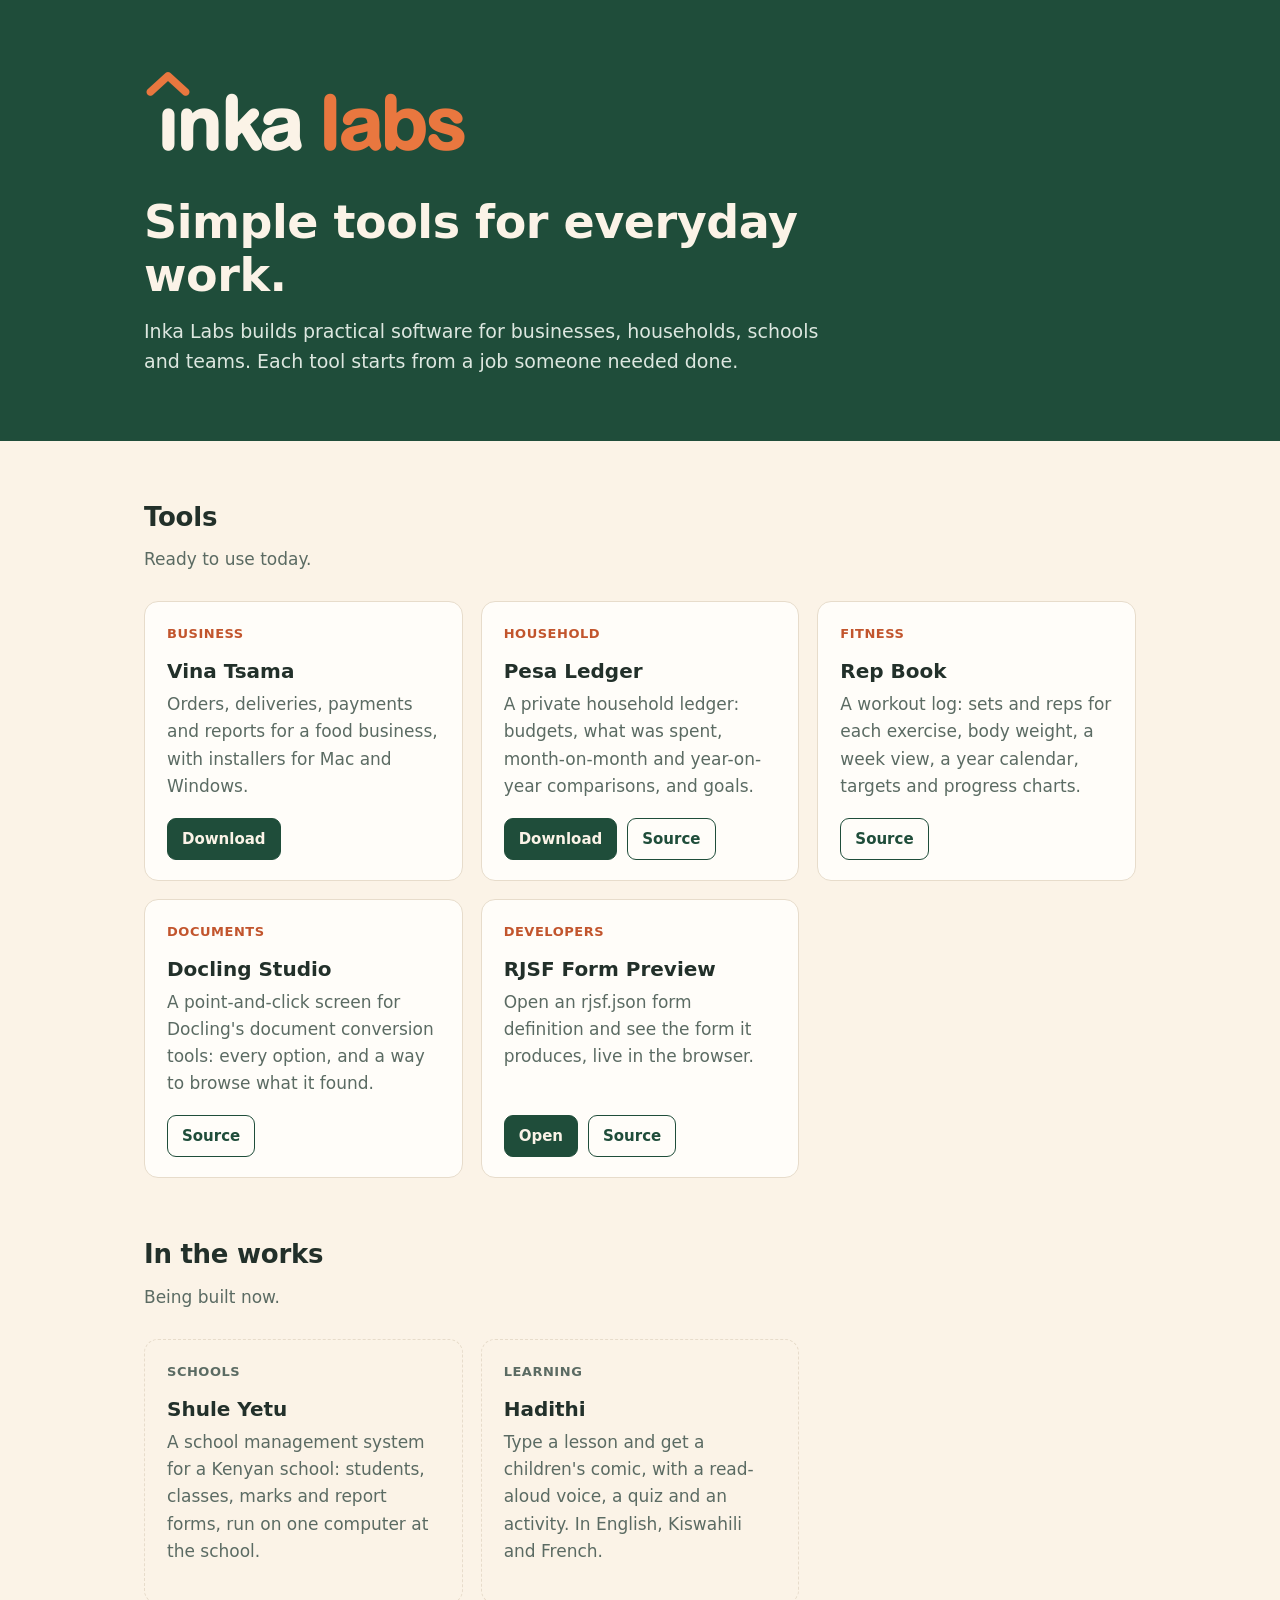
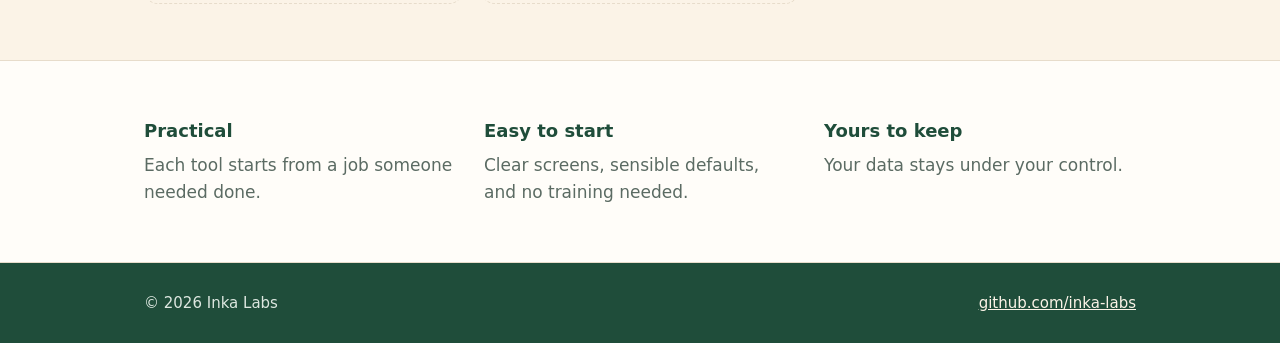
==== index.html @ ca378710 "Add Inka Labs website Co-Authored-By: Claude Fable 5.2 <noreply@anthropic.com>" ====
<!doctype html>
<html lang="en">
<head>
<meta charset="utf-8">
<meta name="viewport" content="width=device-width, initial-scale=1">
<title>Inka Labs: simple tools for everyday work</title>
<meta name="description" content="Inka Labs builds simple tools for everyday work: for businesses, households, schools and teams.">
<link rel="icon" href="favicon.png">
<meta property="og:title" content="Inka Labs">
<meta property="og:description" content="Simple tools for everyday work.">
<meta property="og:image" content="https://inka-labs.github.io/favicon.png">
<style>
  :root { --green:#1F4D3A; --green-deep:#173A2C; --cream:#FBF3E7; --paper:#FFFDF9; --ink:#22302A; --muted:#5B6B63; --accent:#C2552D; --accent-soft:#E9773F; --line:#E7DCCB; }
  * { box-sizing:border-box; }
  body { margin:0; background:var(--cream); color:var(--ink); font:17px/1.6 "Avenir Next", "Segoe UI", system-ui, -apple-system, Roboto, sans-serif; }
  a { color:var(--accent); }
  .wrap { max-width:1040px; margin:0 auto; padding-inline:24px; }
  header { background:var(--green); color:var(--cream); }
  header .wrap { padding-block:56px 64px; }
  header img { display:block; width:min(380px, 80%); height:auto; margin-left:-22px; }
  header h1 { font-size:clamp(30px, 5vw, 46px); line-height:1.15; margin:20px 0 14px; font-weight:600; letter-spacing:-0.01em; max-width:16em; }
  header p { margin:0; max-width:36em; color:#DDE7E0; font-size:19px; }
  section { padding-block:56px; }
  h2 { font-size:26px; margin:0 0 8px; letter-spacing:-0.01em; }
  .lede { color:var(--muted); margin:0 0 28px; max-width:40em; }
  .grid { display:grid; grid-template-columns:repeat(auto-fill, minmax(290px, 1fr)); gap:18px; }
  .card { background:var(--paper); border:1px solid var(--line); border-radius:14px; padding:22px 22px 20px; display:flex; flex-direction:column; }
  .card h3 { margin:0 0 4px; font-size:20px; }
  .tag { font-size:13px; font-weight:600; letter-spacing:.04em; text-transform:uppercase; color:var(--accent); margin-bottom:10px; }
  .card p { margin:0 0 18px; color:var(--muted); flex:1; }
  .links { display:flex; flex-wrap:wrap; gap:10px; }
  .btn { display:inline-block; text-decoration:none; font-weight:600; font-size:15px; padding:8px 14px; border-radius:9px; border:1.5px solid var(--green); color:var(--green); }
  .btn.primary { background:var(--green); color:var(--cream); }
  .btn:hover { background:var(--green-deep); border-color:var(--green-deep); color:var(--cream); }
  .btn:focus-visible { outline:3px solid var(--accent-soft); outline-offset:2px; }
  .soon { border-style:dashed; background:transparent; }
  .soon .tag { color:var(--muted); }
  .values { background:var(--paper); border-block:1px solid var(--line); }
  .values .grid { grid-template-columns:repeat(auto-fit, minmax(230px, 1fr)); gap:28px; }
  .values h3 { margin:0 0 6px; font-size:18px; color:var(--green); }
  .values p { margin:0; color:var(--muted); }
  footer { background:var(--green); color:#DDE7E0; font-size:15px; }
  footer .wrap { padding-block:28px; display:flex; flex-wrap:wrap; gap:8px 24px; justify-content:space-between; }
  footer a { color:var(--cream); }
</style>
</head>
<body>
<header>
  <div class="wrap">
    <img src="wordmark.png" alt="Inka Labs" width="760" height="240">
    <h1>Simple tools for everyday work.</h1>
    <p>Inka Labs builds practical software for businesses, households, schools and teams. Each tool starts from a job someone needed done.</p>
  </div>
</header>

<main>
<section>
  <div class="wrap">
    <h2>Tools</h2>
    <p class="lede">Ready to use today.</p>
    <div class="grid">
      <article class="card">
        <div class="tag">Business</div>
        <h3>Vina Tsama</h3>
        <p>Orders, deliveries, payments and reports for a food business, with installers for Mac and Windows.</p>
        <div class="links"><a class="btn primary" href="https://github.com/inka-labs/vina-tsama-releases/releases/latest">Download</a></div>
      </article>
      <article class="card">
        <div class="tag">Household</div>
        <h3>Pesa Ledger</h3>
        <p>A private household ledger: budgets, what was spent, month-on-month and year-on-year comparisons, and goals.</p>
        <div class="links"><a class="btn primary" href="https://github.com/inka-labs/pesa-ledger/releases/latest">Download</a><a class="btn" href="https://github.com/inka-labs/pesa-ledger">Source</a></div>
      </article>
      <article class="card">
        <div class="tag">Fitness</div>
        <h3>Rep Book</h3>
        <p>A workout log: sets and reps for each exercise, body weight, a week view, a year calendar, targets and progress charts.</p>
        <div class="links"><a class="btn" href="https://github.com/inka-labs/rep-book">Source</a></div>
      </article>
      <article class="card">
        <div class="tag">Documents</div>
        <h3>Docling Studio</h3>
        <p>A point-and-click screen for Docling's document conversion tools: every option, and a way to browse what it found.</p>
        <div class="links"><a class="btn" href="https://github.com/inka-labs/docling-studio">Source</a></div>
      </article>
      <article class="card">
        <div class="tag">Developers</div>
        <h3>RJSF Form Preview</h3>
        <p>Open an rjsf.json form definition and see the form it produces, live in the browser.</p>
        <div class="links"><a class="btn primary" href="https://inka-labs.github.io/rjsf-form-preview/">Open</a><a class="btn" href="https://github.com/inka-labs/rjsf-form-preview">Source</a></div>
      </article>
    </div>
  </div>
</section>

<section style="padding-top:0">
  <div class="wrap">
    <h2>In the works</h2>
    <p class="lede">Being built now.</p>
    <div class="grid">
      <article class="card soon">
        <div class="tag">Schools</div>
        <h3>Shule Yetu</h3>
        <p>A school management system for a Kenyan school: students, classes, marks and report forms, run on one computer at the school.</p>
      </article>
      <article class="card soon">
        <div class="tag">Learning</div>
        <h3>Hadithi</h3>
        <p>Type a lesson and get a children's comic, with a read-aloud voice, a quiz and an activity. In English, Kiswahili and French.</p>
      </article>
    </div>
  </div>
</section>

<section class="values">
  <div class="wrap">
    <div class="grid">
      <div><h3>Practical</h3><p>Each tool starts from a job someone needed done.</p></div>
      <div><h3>Easy to start</h3><p>Clear screens, sensible defaults, and no training needed.</p></div>
      <div><h3>Yours to keep</h3><p>Your data stays under your control.</p></div>
    </div>
  </div>
</section>
</main>

<footer>
  <div class="wrap">
    <span>© 2026 Inka Labs</span>
    <a href="https://github.com/inka-labs">github.com/inka-labs</a>
  </div>
</footer>
</body>
</html>
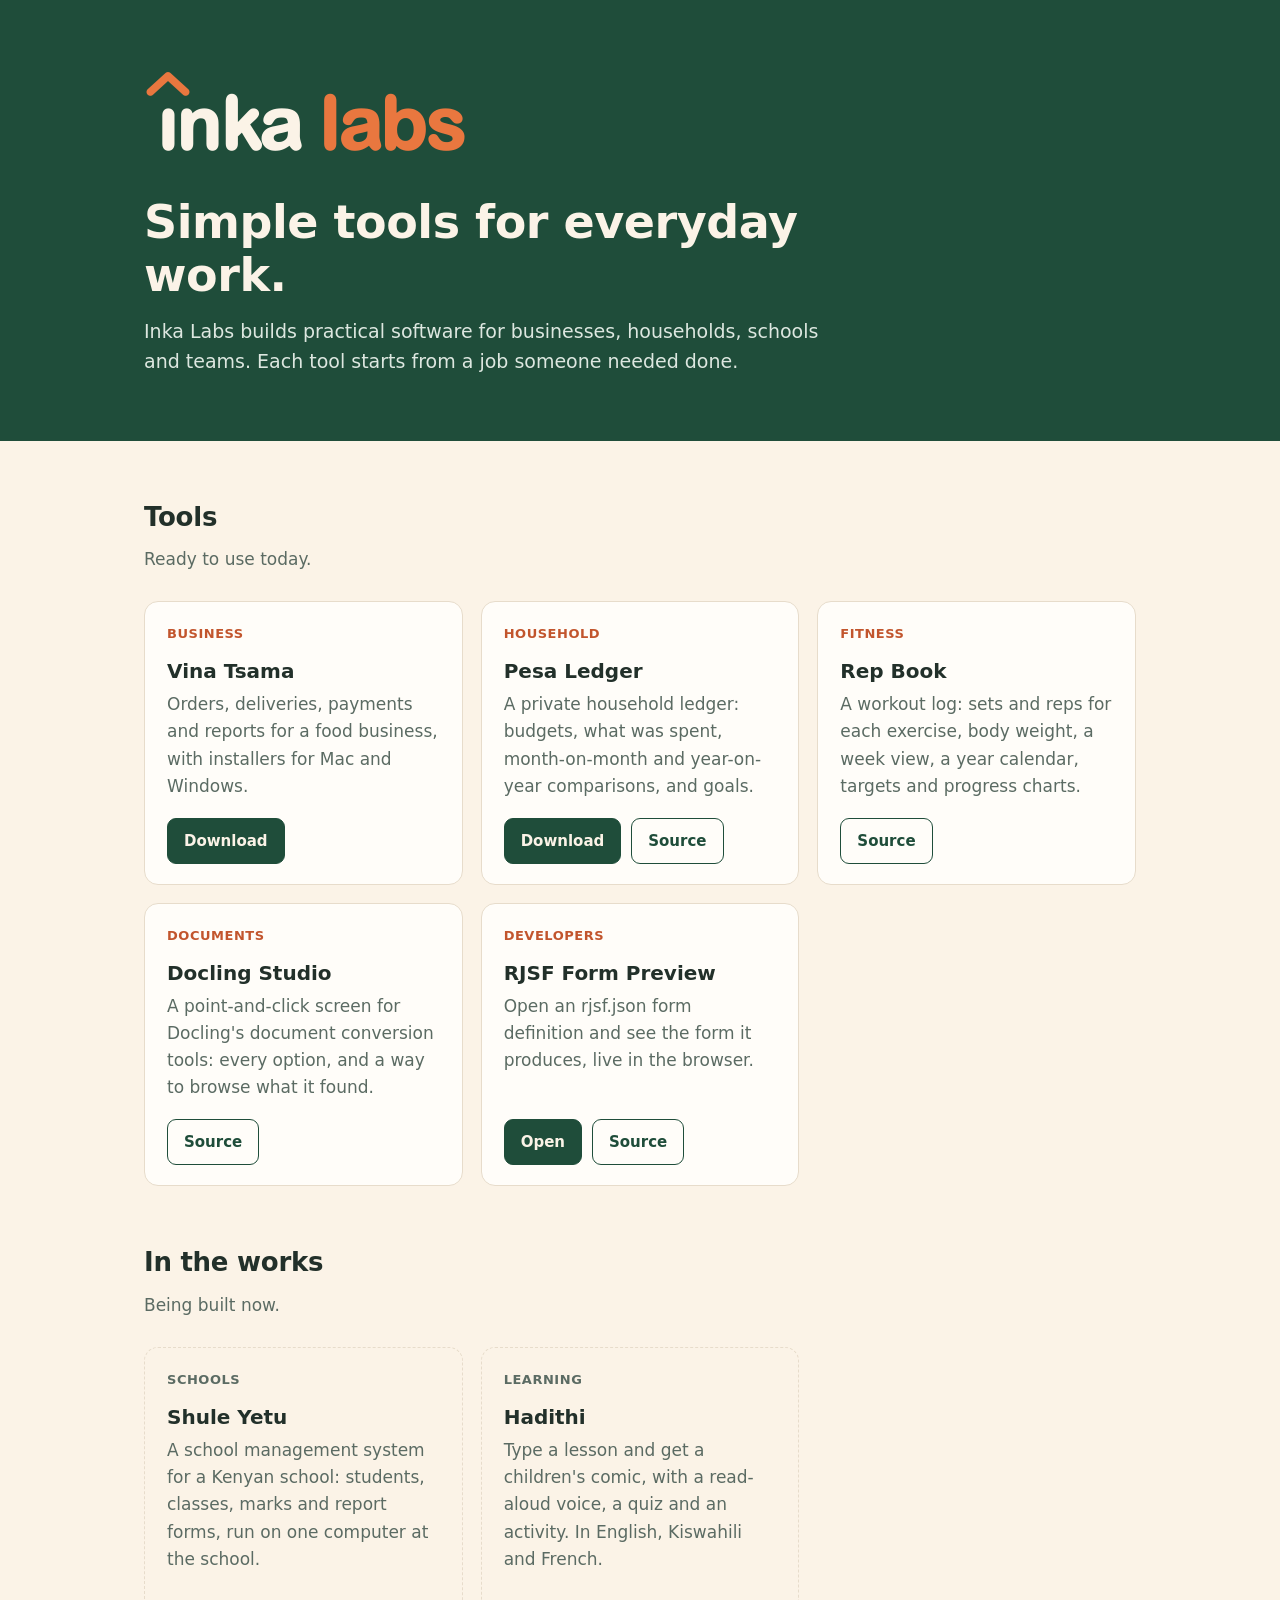
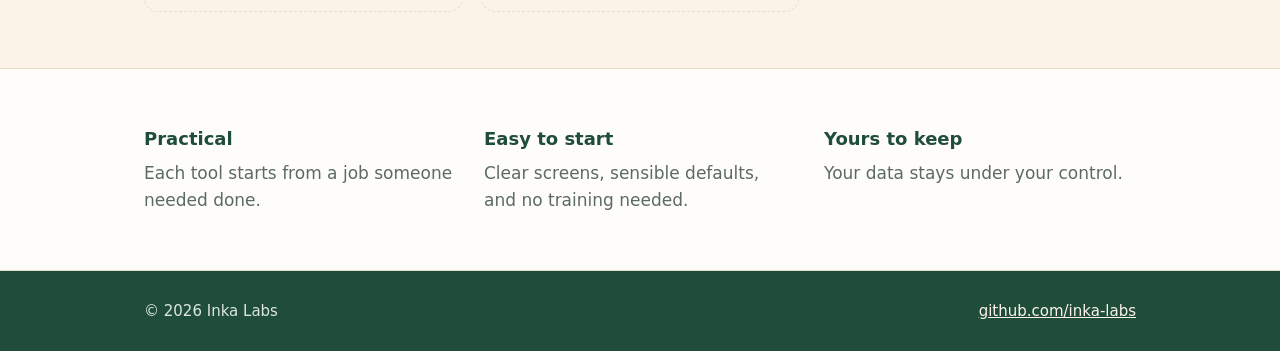
==== commit b73f6467: "Give buttons more padding Co-Authored-By: Claude Fable 5.2 <noreply@anthropic.com>" ====
--- a/index.html
+++ b/index.html
@@ -29,7 +29,7 @@
   .tag { font-size:13px; font-weight:600; letter-spacing:.04em; text-transform:uppercase; color:var(--accent); margin-bottom:10px; }
   .card p { margin:0 0 18px; color:var(--muted); flex:1; }
   .links { display:flex; flex-wrap:wrap; gap:10px; }
-  .btn { display:inline-block; text-decoration:none; font-weight:600; font-size:15px; padding:8px 14px; border-radius:9px; border:1.5px solid var(--green); color:var(--green); }
+  .btn { display:inline-block; text-decoration:none; font-weight:600; font-size:15px; padding:10px 16px; border-radius:9px; border:1.5px solid var(--green); color:var(--green); }
   .btn.primary { background:var(--green); color:var(--cream); }
   .btn:hover { background:var(--green-deep); border-color:var(--green-deep); color:var(--cream); }
   .btn:focus-visible { outline:3px solid var(--accent-soft); outline-offset:2px; }
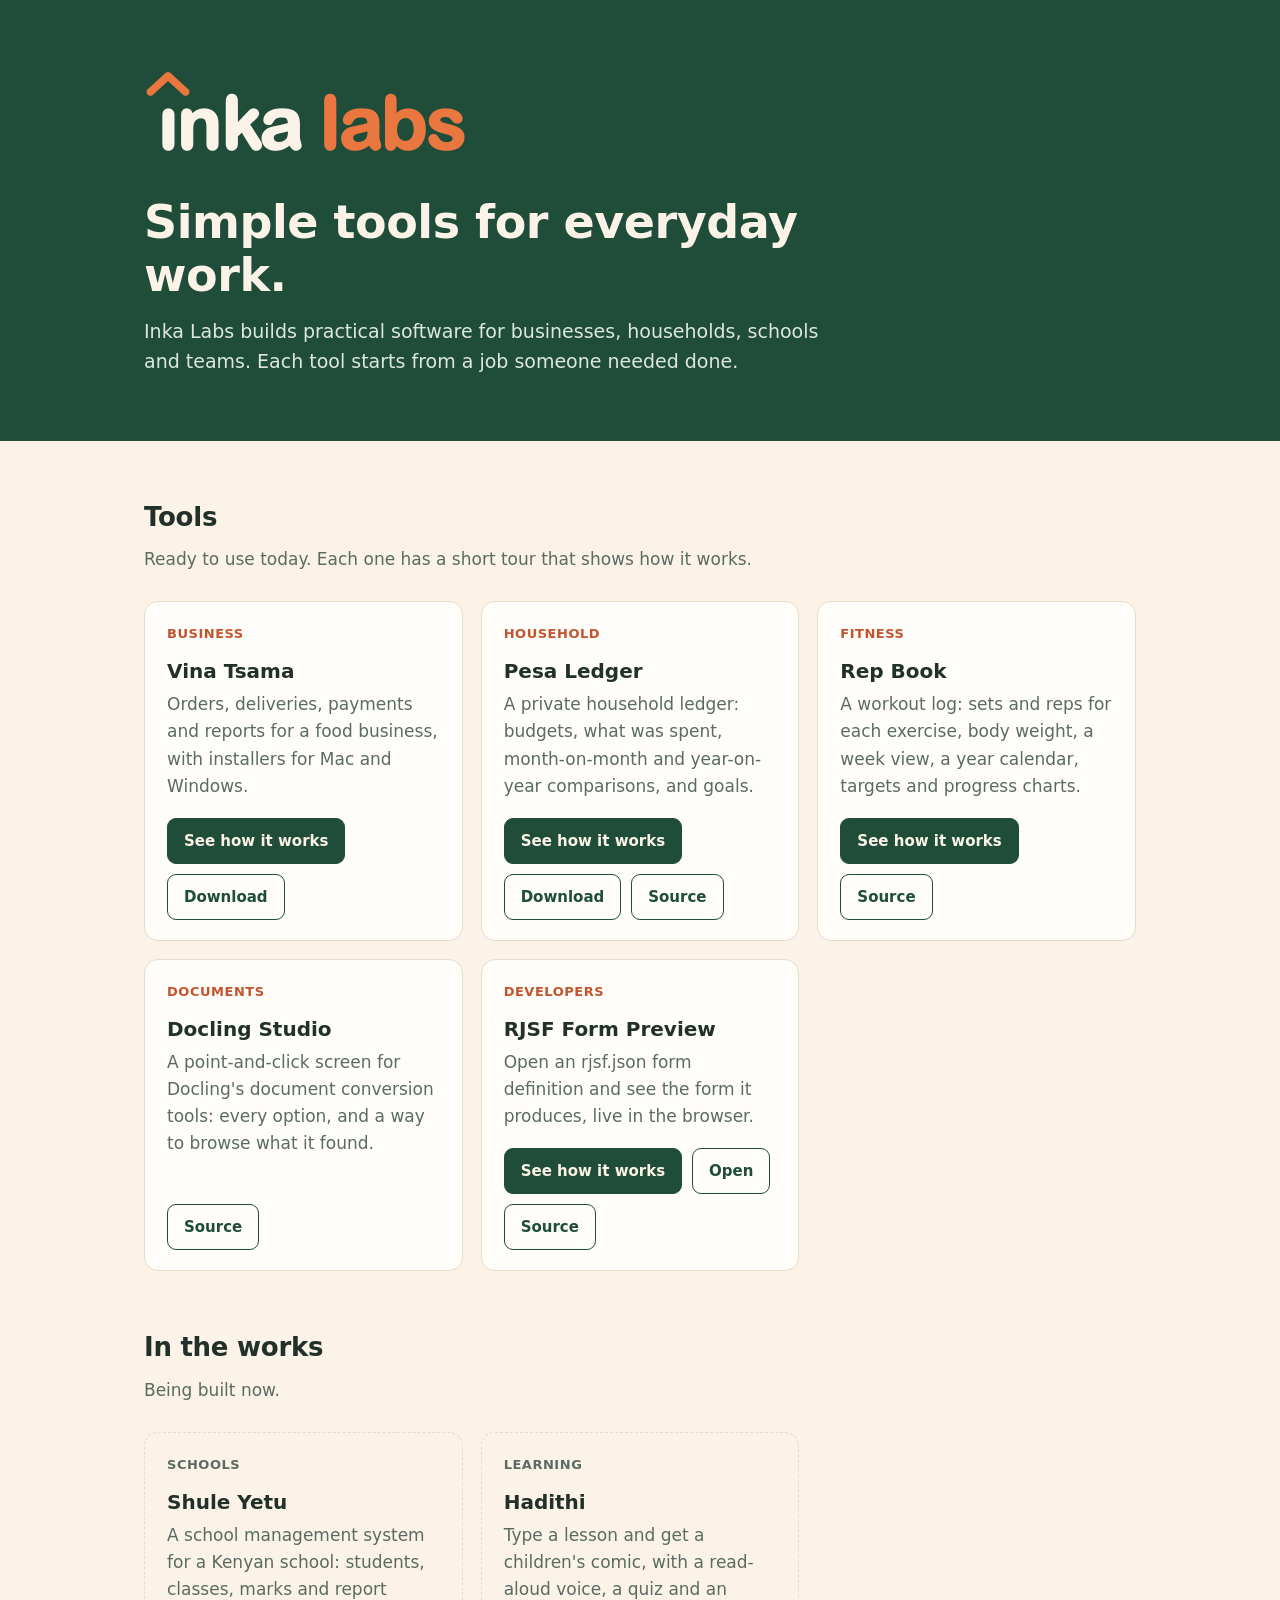
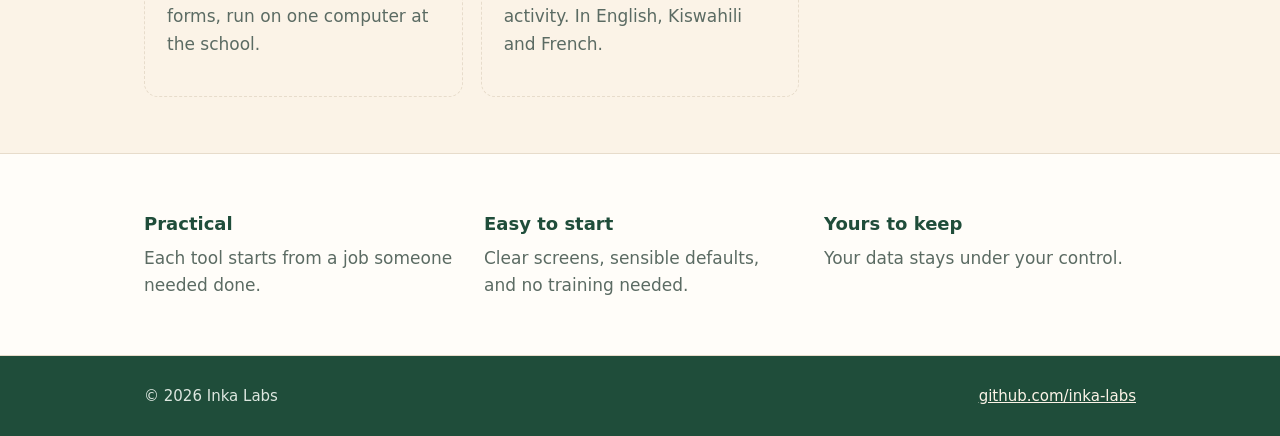
==== commit 867d880c: "Add a walkthrough page for each tool Co-Authored-By: Claude Fable 5.2 <noreply@anthropic.com>" ====
--- a/index.html
+++ b/index.html
@@ -26,6 +26,8 @@
   .grid { display:grid; grid-template-columns:repeat(auto-fill, minmax(290px, 1fr)); gap:18px; }
   .card { background:var(--paper); border:1px solid var(--line); border-radius:14px; padding:22px 22px 20px; display:flex; flex-direction:column; }
   .card h3 { margin:0 0 4px; font-size:20px; }
+  .card h3 a { color:inherit; text-decoration:none; }
+  .card h3 a:hover { text-decoration:underline; }
   .tag { font-size:13px; font-weight:600; letter-spacing:.04em; text-transform:uppercase; color:var(--accent); margin-bottom:10px; }
   .card p { margin:0 0 18px; color:var(--muted); flex:1; }
   .links { display:flex; flex-wrap:wrap; gap:10px; }
@@ -57,25 +59,25 @@
 <section>
   <div class="wrap">
     <h2>Tools</h2>
-    <p class="lede">Ready to use today.</p>
+    <p class="lede">Ready to use today. Each one has a short tour that shows how it works.</p>
     <div class="grid">
       <article class="card">
         <div class="tag">Business</div>
-        <h3>Vina Tsama</h3>
+        <h3><a href="vina-tsama/">Vina Tsama</a></h3>
         <p>Orders, deliveries, payments and reports for a food business, with installers for Mac and Windows.</p>
-        <div class="links"><a class="btn primary" href="https://github.com/inka-labs/vina-tsama-releases/releases/latest">Download</a></div>
+        <div class="links"><a class="btn primary" href="vina-tsama/">See how it works</a><a class="btn" href="https://github.com/inka-labs/vina-tsama-releases/releases/latest">Download</a></div>
       </article>
       <article class="card">
         <div class="tag">Household</div>
-        <h3>Pesa Ledger</h3>
+        <h3><a href="pesa-ledger/">Pesa Ledger</a></h3>
         <p>A private household ledger: budgets, what was spent, month-on-month and year-on-year comparisons, and goals.</p>
-        <div class="links"><a class="btn primary" href="https://github.com/inka-labs/pesa-ledger/releases/latest">Download</a><a class="btn" href="https://github.com/inka-labs/pesa-ledger">Source</a></div>
+        <div class="links"><a class="btn primary" href="pesa-ledger/">See how it works</a><a class="btn" href="https://github.com/inka-labs/pesa-ledger/releases/latest">Download</a><a class="btn" href="https://github.com/inka-labs/pesa-ledger">Source</a></div>
       </article>
       <article class="card">
         <div class="tag">Fitness</div>
-        <h3>Rep Book</h3>
+        <h3><a href="rep-book/">Rep Book</a></h3>
         <p>A workout log: sets and reps for each exercise, body weight, a week view, a year calendar, targets and progress charts.</p>
-        <div class="links"><a class="btn" href="https://github.com/inka-labs/rep-book">Source</a></div>
+        <div class="links"><a class="btn primary" href="rep-book/">See how it works</a><a class="btn" href="https://github.com/inka-labs/rep-book">Source</a></div>
       </article>
       <article class="card">
         <div class="tag">Documents</div>
@@ -85,9 +87,9 @@
       </article>
       <article class="card">
         <div class="tag">Developers</div>
-        <h3>RJSF Form Preview</h3>
+        <h3><a href="rjsf-form-preview/">RJSF Form Preview</a></h3>
         <p>Open an rjsf.json form definition and see the form it produces, live in the browser.</p>
-        <div class="links"><a class="btn primary" href="https://inka-labs.github.io/rjsf-form-preview/">Open</a><a class="btn" href="https://github.com/inka-labs/rjsf-form-preview">Source</a></div>
+        <div class="links"><a class="btn primary" href="rjsf-form-preview/">See how it works</a><a class="btn" href="https://inka-labs.github.io/rjsf-form-preview/">Open</a><a class="btn" href="https://github.com/inka-labs/rjsf-form-preview">Source</a></div>
       </article>
     </div>
   </div>
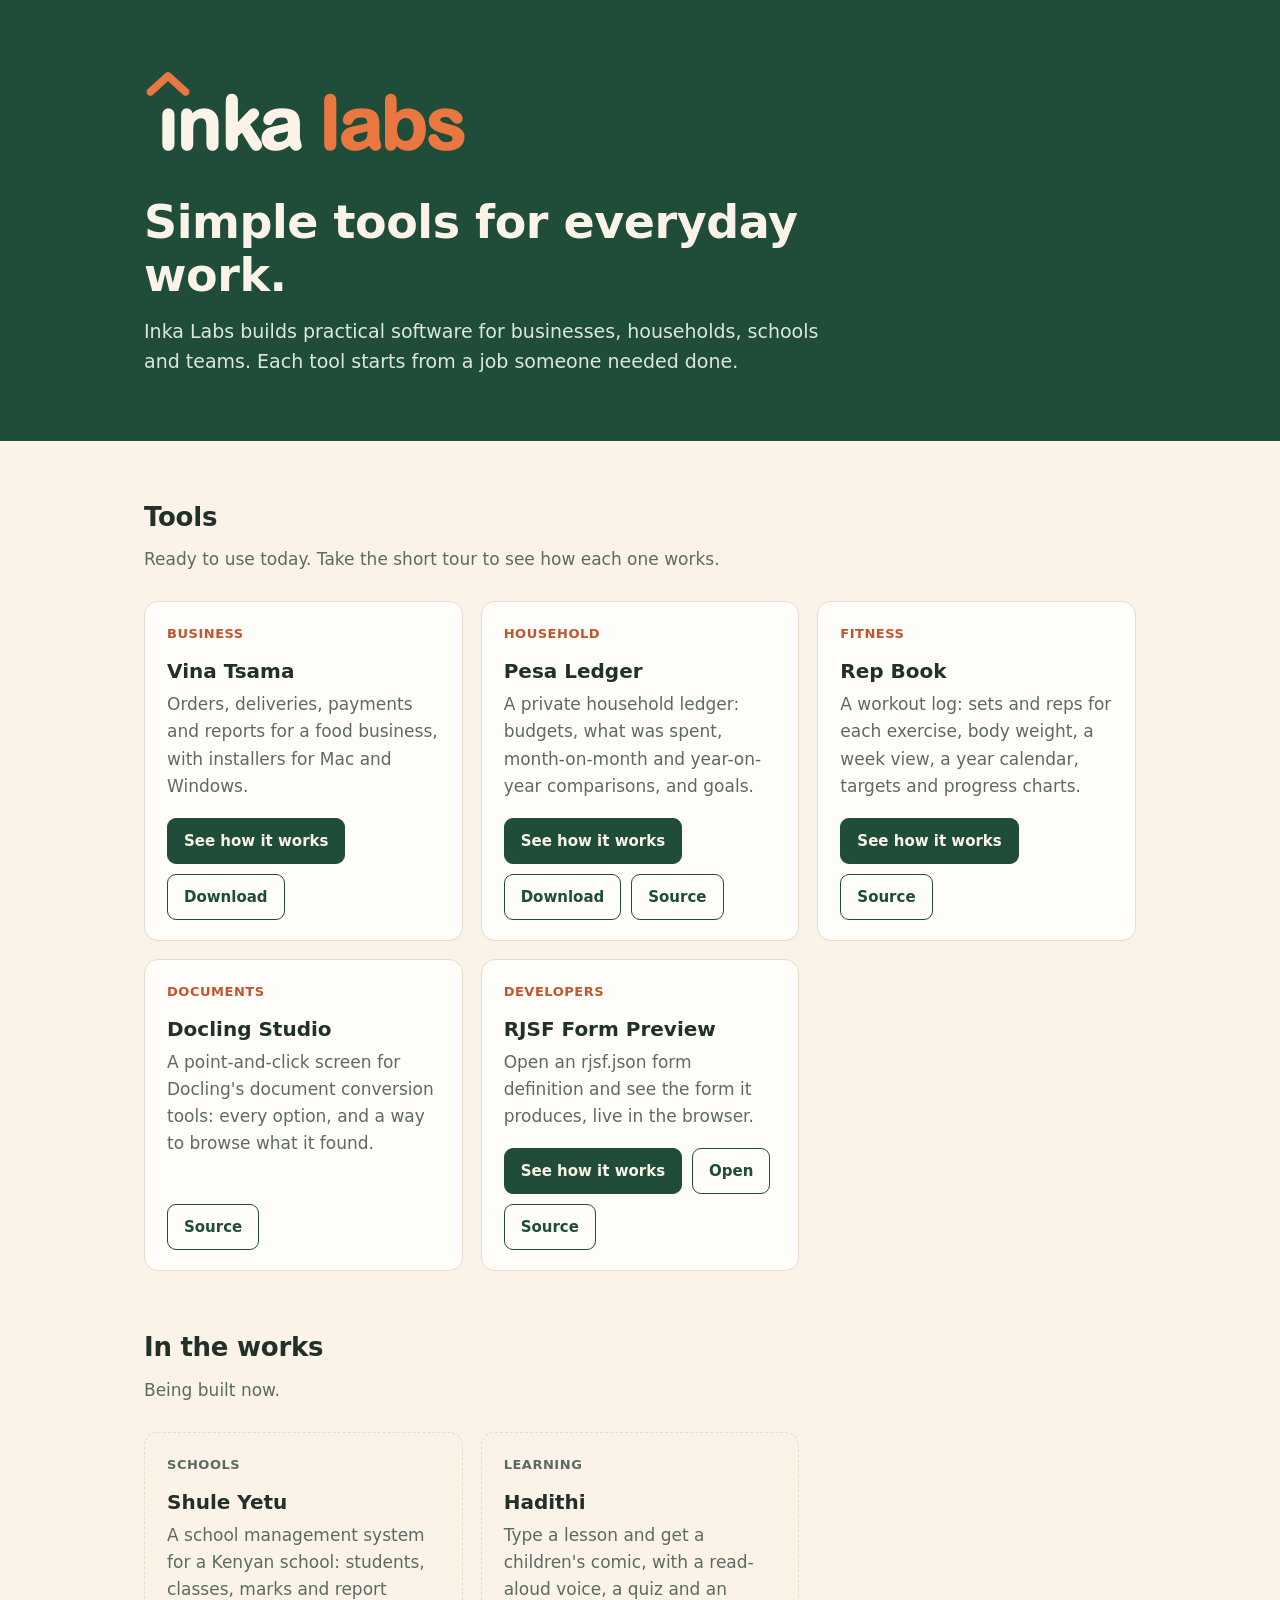
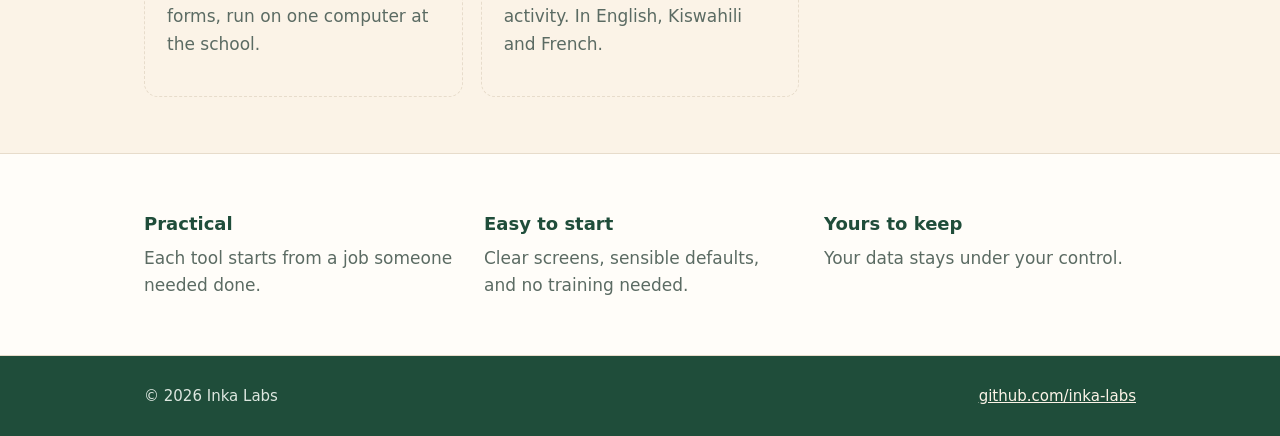
==== commit 7e01c59c: "Reword tools intro Co-Authored-By: Claude Fable 5.2 <noreply@anthropic.com>" ====
--- a/index.html
+++ b/index.html
@@ -59,7 +59,7 @@
 <section>
   <div class="wrap">
     <h2>Tools</h2>
-    <p class="lede">Ready to use today. Each one has a short tour that shows how it works.</p>
+    <p class="lede">Ready to use today. Take the short tour to see how each one works.</p>
     <div class="grid">
       <article class="card">
         <div class="tag">Business</div>
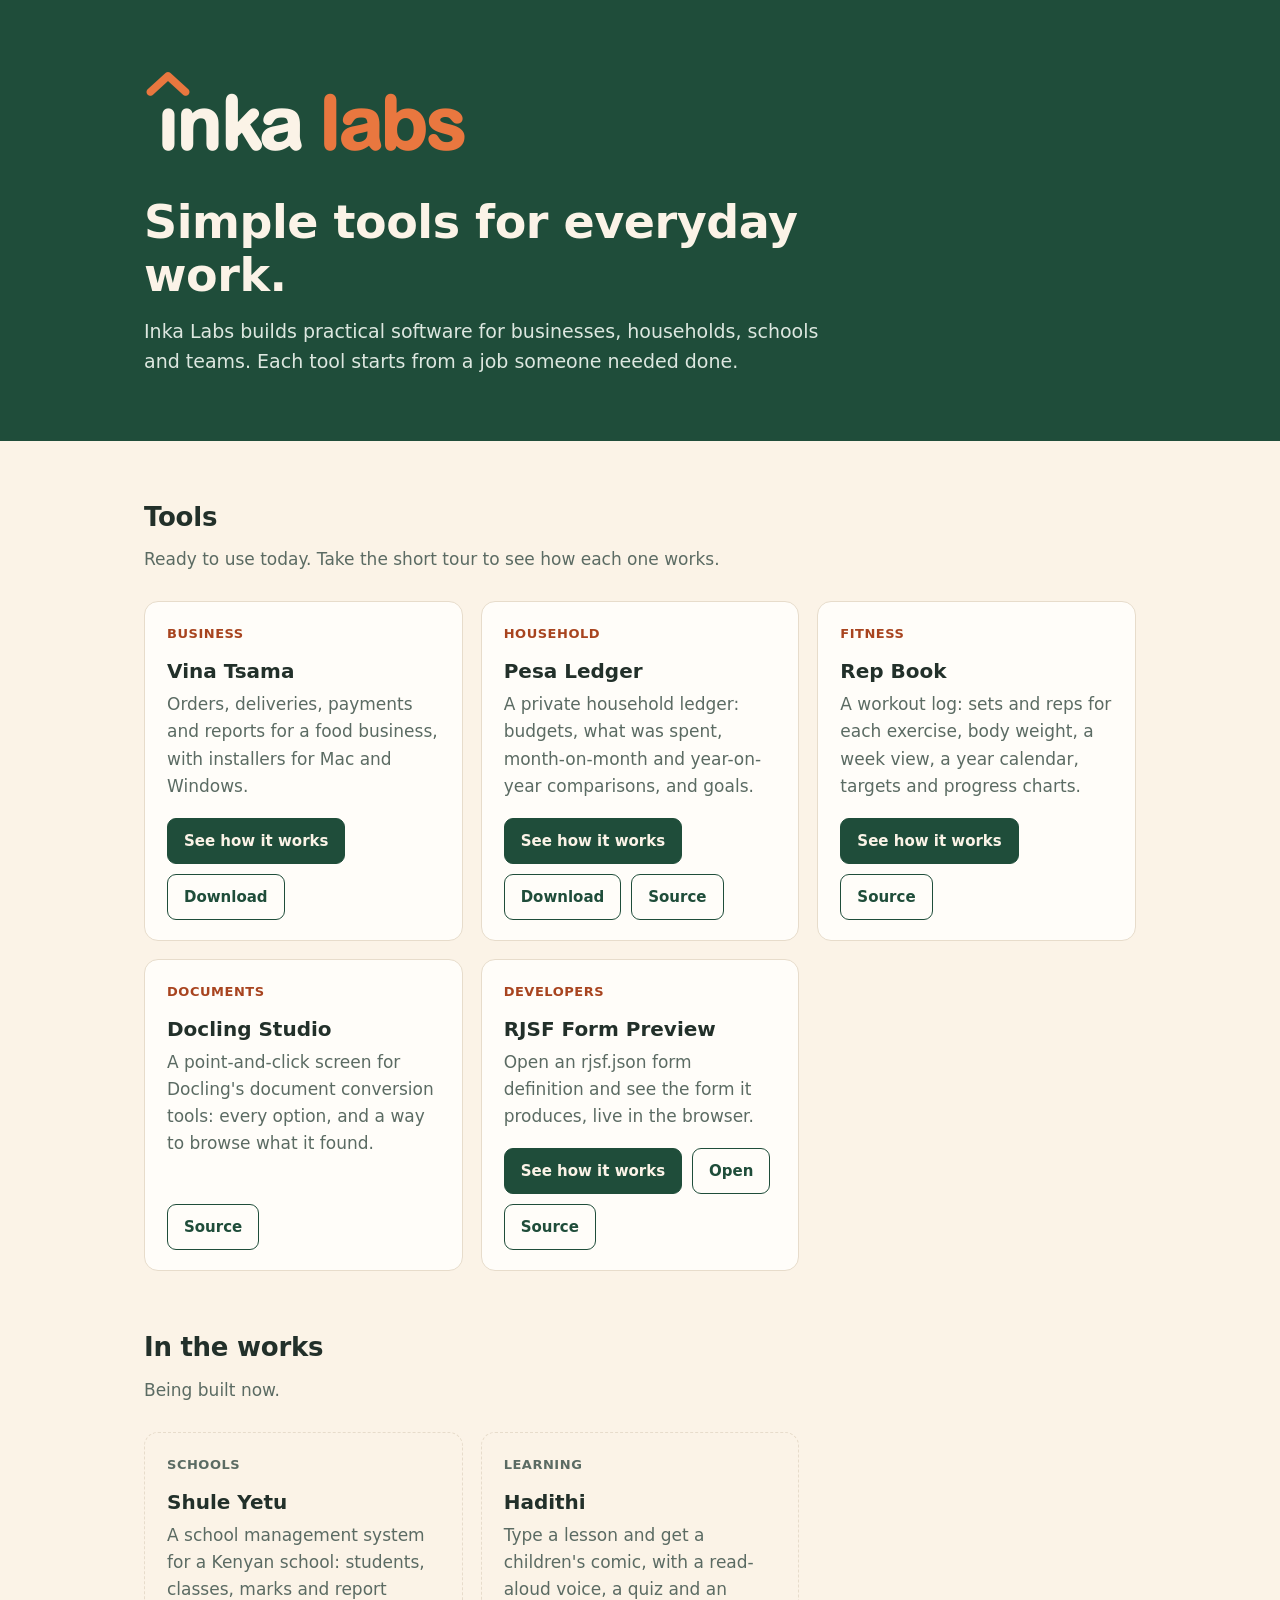
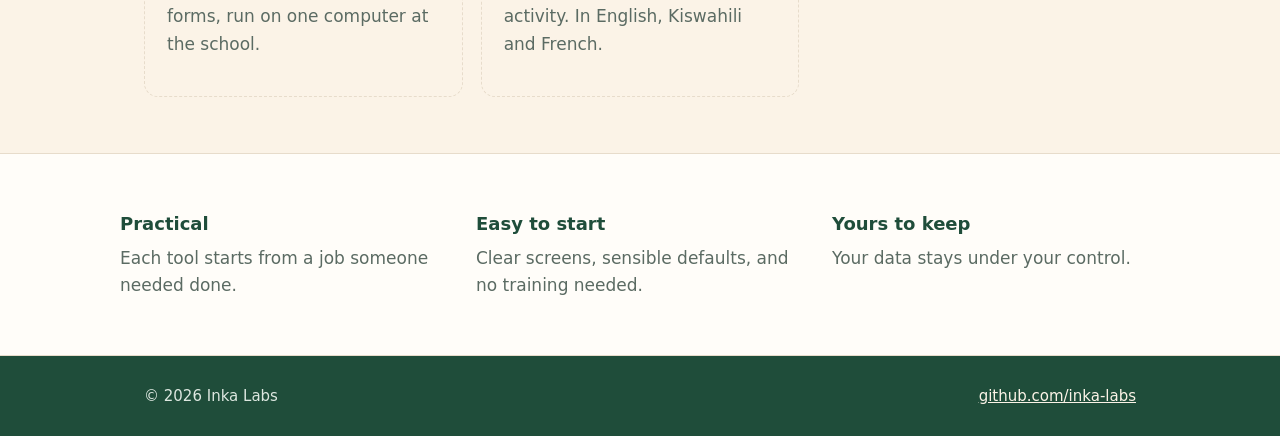
==== commit 61dad593: "Improve contrast and heading order Co-Authored-By: Claude Fable 5.2 <noreply@anthropic.com>" ====
--- a/index.html
+++ b/index.html
@@ -10,7 +10,7 @@
 <meta property="og:description" content="Simple tools for everyday work.">
 <meta property="og:image" content="https://inka-labs.github.io/favicon.png">
 <style>
-  :root { --green:#1F4D3A; --green-deep:#173A2C; --cream:#FBF3E7; --paper:#FFFDF9; --ink:#22302A; --muted:#5B6B63; --accent:#C2552D; --accent-soft:#E9773F; --line:#E7DCCB; }
+  :root { --green:#1F4D3A; --green-deep:#173A2C; --cream:#FBF3E7; --paper:#FFFDF9; --ink:#22302A; --muted:#5B6B63; --accent:#A8441F; --accent-soft:#E9773F; --line:#E7DCCB; }
   * { box-sizing:border-box; }
   body { margin:0; background:var(--cream); color:var(--ink); font:17px/1.6 "Avenir Next", "Segoe UI", system-ui, -apple-system, Roboto, sans-serif; }
   a { color:var(--accent); }
@@ -37,7 +37,8 @@
   .btn:focus-visible { outline:3px solid var(--accent-soft); outline-offset:2px; }
   .soon { border-style:dashed; background:transparent; }
   .soon .tag { color:var(--muted); }
-  .values { background:var(--paper); border-block:1px solid var(--line); }
+  .values { background:var(--paper); border-block:1px solid var(--line); padding-inline:24px; }
+  .values > .wrap { padding-inline:0; }
   .values .grid { grid-template-columns:repeat(auto-fit, minmax(230px, 1fr)); gap:28px; }
   .values h3 { margin:0 0 6px; font-size:18px; color:var(--green); }
   .values p { margin:0; color:var(--muted); }
@@ -87,9 +88,9 @@
       </article>
       <article class="card">
         <div class="tag">Developers</div>
-        <h3><a href="rjsf-form-preview/">RJSF Form Preview</a></h3>
+        <h3><a href="form-preview/">RJSF Form Preview</a></h3>
         <p>Open an rjsf.json form definition and see the form it produces, live in the browser.</p>
-        <div class="links"><a class="btn primary" href="rjsf-form-preview/">See how it works</a><a class="btn" href="https://inka-labs.github.io/rjsf-form-preview/">Open</a><a class="btn" href="https://github.com/inka-labs/rjsf-form-preview">Source</a></div>
+        <div class="links"><a class="btn primary" href="form-preview/">See how it works</a><a class="btn" href="https://inka-labs.github.io/rjsf-form-preview/">Open</a><a class="btn" href="https://github.com/inka-labs/rjsf-form-preview">Source</a></div>
       </article>
     </div>
   </div>
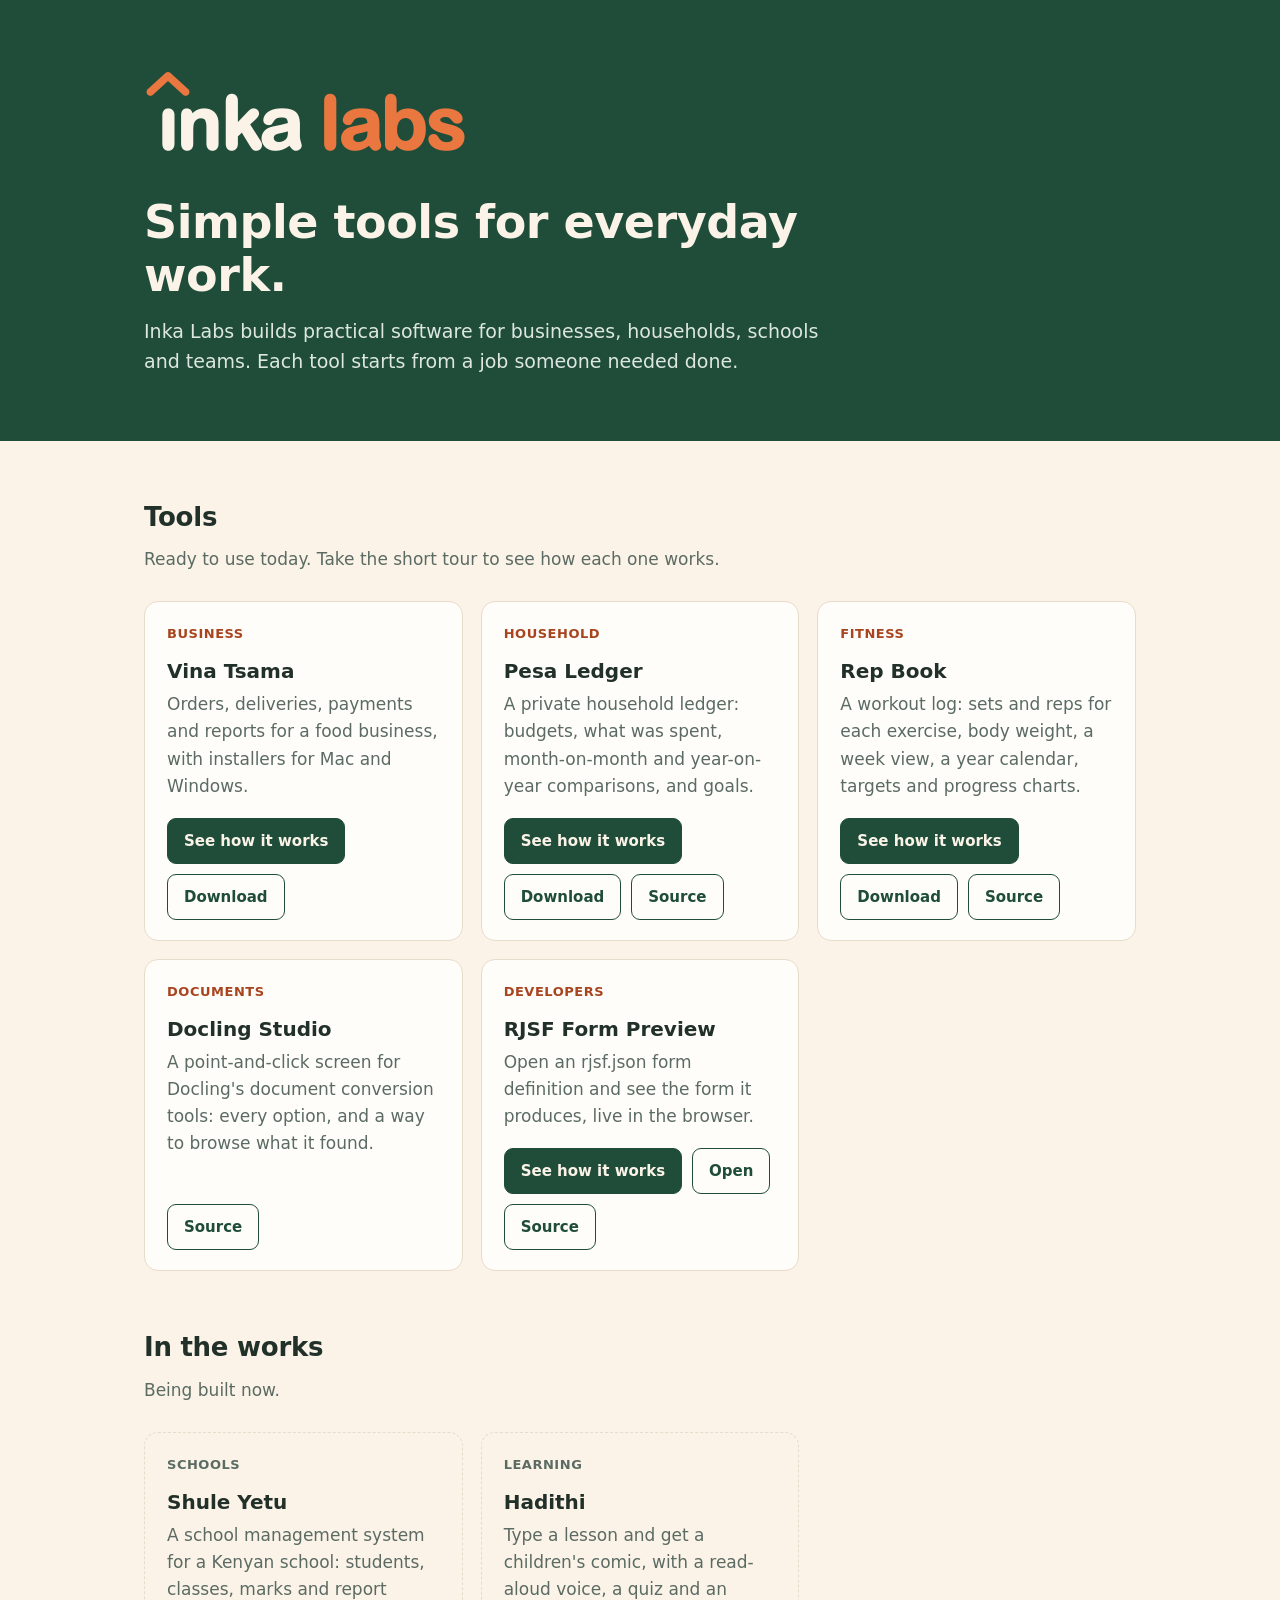
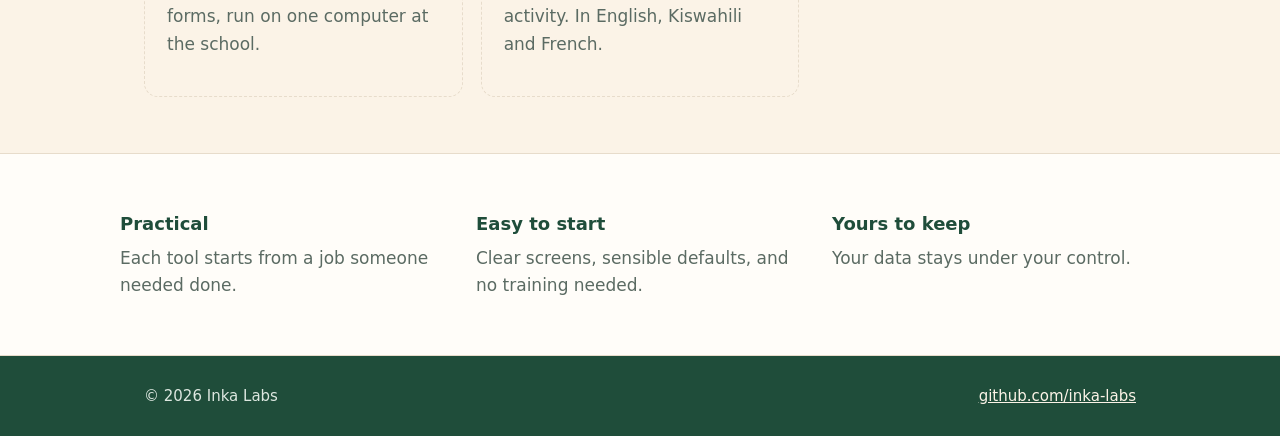
==== commit 1609507b: "Rep Book now has installers Co-Authored-By: Claude Fable 5.2 <noreply@anthropic.com>" ====
--- a/index.html
+++ b/index.html
@@ -78,7 +78,7 @@
         <div class="tag">Fitness</div>
         <h3><a href="rep-book/">Rep Book</a></h3>
         <p>A workout log: sets and reps for each exercise, body weight, a week view, a year calendar, targets and progress charts.</p>
-        <div class="links"><a class="btn primary" href="rep-book/">See how it works</a><a class="btn" href="https://github.com/inka-labs/rep-book">Source</a></div>
+        <div class="links"><a class="btn primary" href="rep-book/">See how it works</a><a class="btn" href="https://github.com/inka-labs/rep-book/releases/latest">Download</a><a class="btn" href="https://github.com/inka-labs/rep-book">Source</a></div>
       </article>
       <article class="card">
         <div class="tag">Documents</div>
